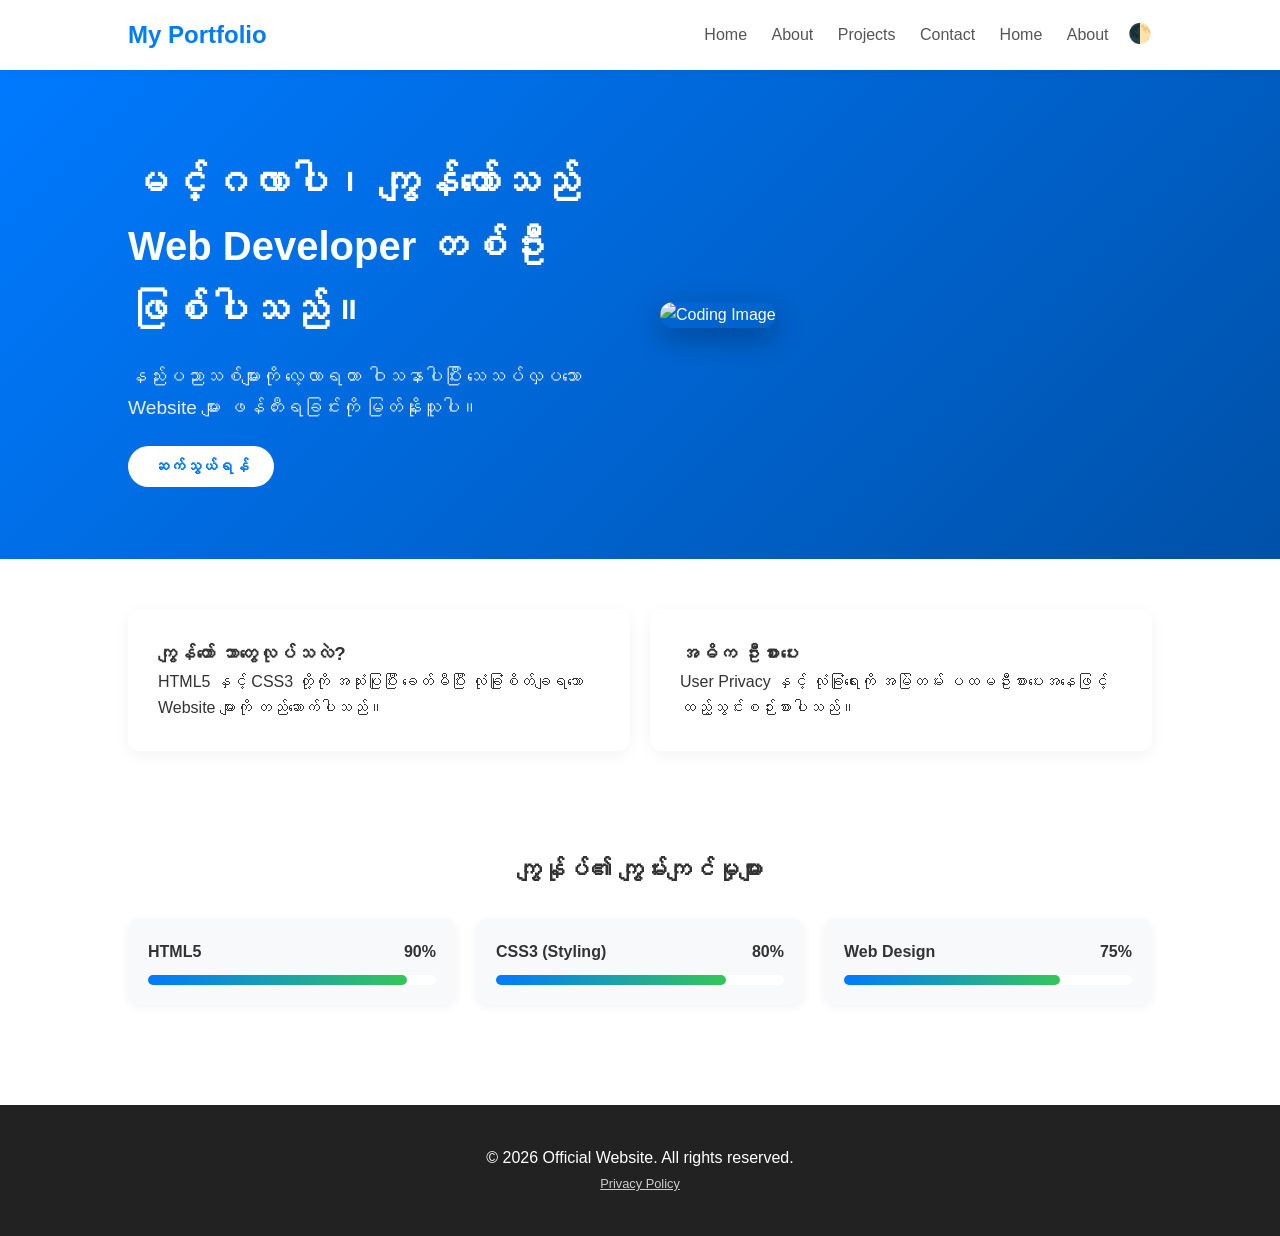
==== index.html @ 3eeadeaf "Add files via upload" ====
<!DOCTYPE html>
<html>
<head>
        <title>My First Website</title>
        <meta charset="UTF-8">
        <link rel="stylesheet" href="style.css">
</head>
<body>

  <nav>
    <div class="logo">My Portfolio</div>
    <div class="nav-links">
      <a href="index.html">Home</a>
      <a href="about.html">About</a>
      <a href="projects.html">Projects</a>
      <a href="contact.html">Contact</a>
      <a href="index.html">Home</a>
    <a href="about.html">About</a>
    <button id="theme-toggle" style="background: none; border: none; cursor: pointer; font-size: 1.2rem; margin-left: 15px;">🌓</button>
    </div>
  </nav>

    <header class="hero">
    <div class="hero-content">
        <h1>မင်္ဂလာပါ၊ ကျွန်တော်သည် Web Developer တစ်ဦးဖြစ်ပါသည်။</h1>
        <p>နည်းပညာသစ်များကို လေ့လာရတာ ဝါသနာပါပြီး သေသပ်လှပသော Website များ ဖန်တီးရခြင်းကို မြတ်နိုးသူပါ။</p>
        <a href="contact.html" class="btn">ဆက်သွယ်ရန်</a>
    </div>
    <div class="hero-image">
        <img src="https://images.unsplash.com/photo-1498050108023-c5249f4df085?auto=format&fit=crop&w=600&q=80" alt="Coding Image" style="width: 100%; border-radius: 15px; box-shadow: 0 10px 30px rgba(0,0,0,0.3);">
    </div>
    </header>

  <main>
    <section id="features">
      <div class="card">
        <h3>ကျွန်တော် ဘာတွေလုပ်သလဲ?</h3>
        <p>HTML5 နှင့် CSS3 တို့ကို အသုံးပြုပြီး ခေတ်မီပြီး လုံခြုံစိတ်ချရသော Website များကို တည်ဆောက်ပါသည်။</p>
      </div>
      <div class="card">
        <h3>အဓိက ဦးစားပေး</h3>
        <p>User Privacy နှင့် လုံခြုံရေးကို အမြဲတမ်း ပထမဦးစားပေးအနေဖြင့် ထည့်သွင်းစဉ်းစားပါသည်။</p>
      </div>
    </section>
    <section id="skills">
    <h2 style="text-align: center; margin-bottom: 30px;">ကျွန်ုပ်၏ ကျွမ်းကျင်မှုများ</h2>
    <div class="skills-container">
        <div class="skill-card">
            <div class="skill-info">
                <span>HTML5</span>
                <span>90%</span>
            </div>
            <div class="progress-bar"><div class="progress" style="width: 90%;"></div></div>
        </div>
        
        <div class="skill-card">
            <div class="skill-info">
                <span>CSS3 (Styling)</span>
                <span>80%</span>
            </div>
            <div class="progress-bar"><div class="progress" style="width: 80%;"></div></div>
        </div>

        <div class="skill-card">
            <div class="skill-info">
                <span>Web Design</span>
                <span>75%</span>
            </div>
            <div class="progress-bar"><div class="progress" style="width: 75%;"></div></div>
        </div>
    </div>
    </section>
  </main>

  <footer>
    <p>&copy; 2026 Official Website. All rights reserved.</p>
    <p><a href="privacy.html" style="color: #ccc; font-size: 0.8rem;">Privacy Policy</a></p>
  </footer>

<script>
    const toggleButton = document.getElementById('theme-toggle');
    const body = document.body;

    toggleButton.addEventListener('click', () => {
        if (body.getAttribute('data-theme') === 'dark') {
            body.removeAttribute('data-theme');
            toggleButton.innerHTML = '🌓';
        } else {
            body.setAttribute('data-theme', 'dark');
            toggleButton.innerHTML = '☀️';
        }
    });
</script>

</body>
</html>
---- style.css ----
/* Layout အခြေခံ */

:root {
    /* Light Mode အရောင်များ */
    --bg-color: #f8f9fa;
    --card-bg: white;
    --text-color: #333;
    --nav-bg: white;
}

[data-theme="dark"] {
    /* Dark Mode အရောင်များ */
    --bg-color: #1a1a1a;
    --card-bg: #2d2d2d;
    --text-color: #f8f9fa;
    --nav-bg: #252525;
}

body {
    background-color: var(--bg-color);
    color: var(--text-color);
    transition: 0.3s; /* အရောင်ပြောင်းရင် ချောမွေ့သွားအောင် */
}

.card, nav {
    background-color: var(--card-bg) !important;
    color: var(--text-color);
}

* {
    box-sizing: border-box;
    margin: 0;
    padding: 0;
}

body {
    font-family: -apple-system, BlinkMacSystemFont, "Segoe UI", Roboto, sans-serif;
    background-color: var(--card-bg);
    color: #333;
    line-height: 1.6;
}

/* Navigation */
nav {
    display: flex;
    justify-content: space-between;
    align-items: center;
    background-color: var(--card-bg);
    padding: 1rem 10%;
    box-shadow: 0 2px 10px rgba(0,0,0,0.05);
    position: sticky;
    top: 0;
}

.logo {
    font-weight: bold;
    font-size: 1.5rem;
    color: #007AFF;
}

.nav-links a {
    text-decoration: none;
    color: #555;
    margin-left: 20px;
    font-weight: 500;
}

/* Hero Section */
.hero {
    text-align: center;
    padding: 80px 10%;
    background: linear-gradient(135deg, #007AFF 0%, #0051a8 100%);
    color: white;
}

.hero h1 {
    font-size: 2.5rem;
    margin-bottom: 20px;
}

.hero p {
    font-size: 1.2rem;
    margin-bottom: 30px;
    opacity: 0.9;
}

/* Button Style */
.btn {
    background-color: var(--card-bg);
    color: #007AFF;
    padding: 12px 25px;
    text-decoration: none;
    border-radius: 50px;
    font-weight: bold;
    transition: 0.3s;
}

.btn:hover {
    background-color: var(--card-bg);
    transform: translateY(-3px);
}

/* Cards Section */
#features {
    display: flex;
    gap: 20px;
    padding: 50px 10%;
}

.card {
    background: white;
    padding: 30px;
    border-radius: 12px;
    flex: 1;
    box-shadow: 0 4px 15px rgba(0,0,0,0.05);
}

/* Footer */
footer {
    text-align: center;
    padding: 40px;
    background: #222;
    color: white;
    margin-top: 50px;
}

/* Hero Section ကို ဘေးတိုက်ပြဖို့ ပြင်ဆင်ခြင်း */
.hero {
    display: flex;
    align-items: center;
    justify-content: space-between;
    gap: 40px;
    padding: 80px 10%;
    text-align: left; /* စာသားကို ဘယ်ဘက်ပို့မယ် */
}

.hero-content { flex: 1; }
.hero-image { flex: 1; }

/* Navigation Links Hover */
.nav-links a:hover {
    color: #007AFF;
    border-bottom: 2px solid #007AFF;
    transition: 0.3s;
}

/* Button Hover ပိုမိုက်အောင်လုပ်ခြင်း */
.btn:hover {
    background-color: var(--card-bg);
    transform: translateY(-5px); /* အပေါ်ကို အနည်းငယ် ကြွတက်လာမယ် */
    box-shadow: 0 5px 15px rgba(255,255,255,0.4);
}

/* Card Hover */
.card:hover {
    transform: scale(1.02); /* အနည်းငယ် ကြီးလာမယ် */
    transition: 0.3s ease;
    box-shadow: 0 10px 25px rgba(0,0,0,0.1);
}

/* Skills Section Styling */
#skills {
    padding: 50px 10%;
    background-color: var(--card-bg);
}

.skills-container {
    display: grid;
    grid-template-columns: repeat(auto-fit, minmax(250px, 1fr));
    gap: 20px;
}

.skill-card {
    background: #f8f9fa;
    padding: 20px;
    border-radius: 10px;
    box-shadow: 0 2px 10px rgba(0,0,0,0.05);
}

.skill-info {
    display: flex;
    justify-content: space-between;
    margin-bottom: 10px;
    font-weight: bold;
}

/* Progress Bar Style */
.progress-bar {
    background-color: var(--card-bg);
    border-radius: 50px;
    height: 10px;
    width: 100%;
}

.progress {
    background: linear-gradient(90deg, #007AFF, #34C759);
    height: 100%;
    border-radius: 50px;
    transition: width 1s ease-in-out;
}
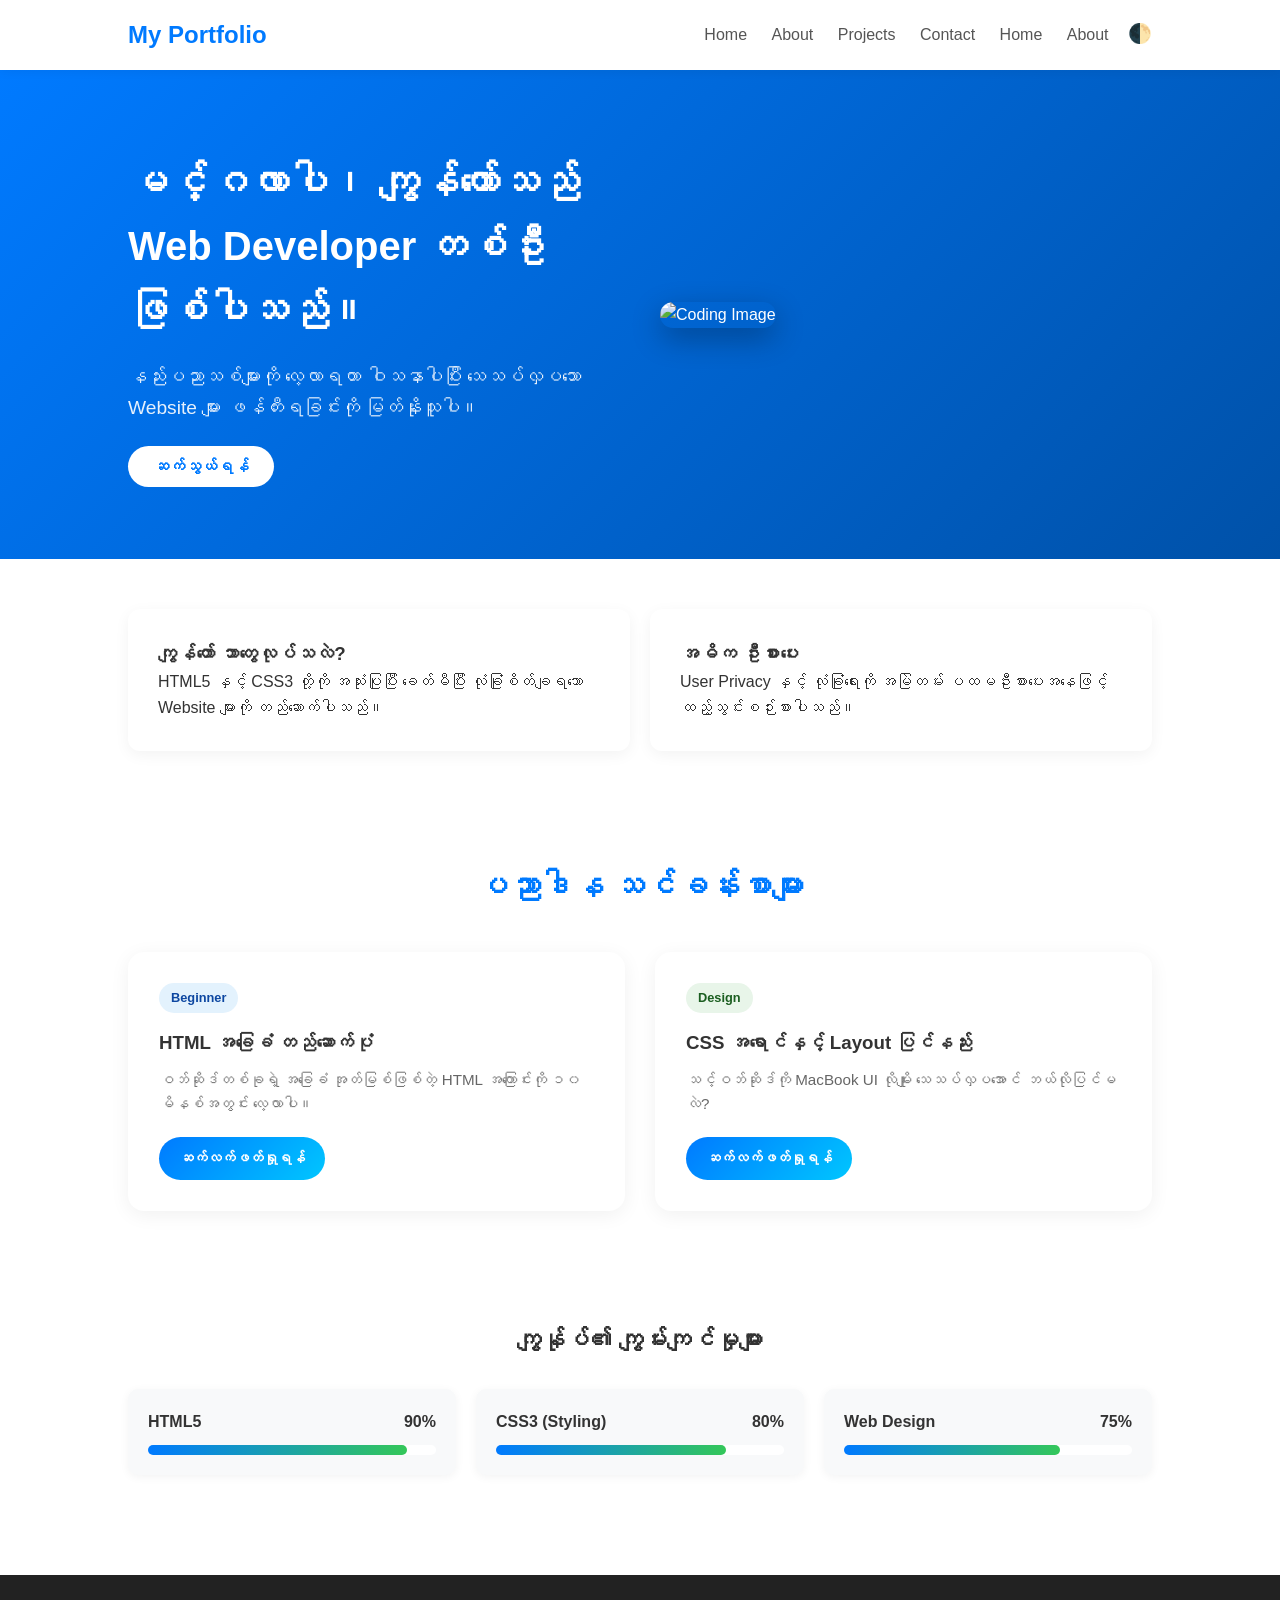
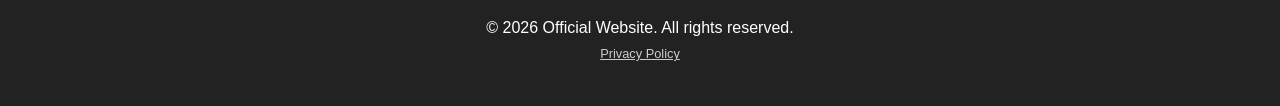
==== commit d3270c5a: "Add files via upload" ====
--- a/index.html
+++ b/index.html
@@ -4,6 +4,7 @@
         <title>My First Website</title>
         <meta charset="UTF-8">
         <link rel="stylesheet" href="style.css">
+        <meta name="viewport" content="width=device-width, initial-scale=1.0">
 </head>
 <body>
 
@@ -42,6 +43,26 @@
         <p>User Privacy နှင့် လုံခြုံရေးကို အမြဲတမ်း ပထမဦးစားပေးအနေဖြင့် ထည့်သွင်းစဉ်းစားပါသည်။</p>
       </div>
     </section>
+    <section id="education">
+    <h2>ပညာဒါန သင်ခန်းစာများ</h2>
+    
+    <div class="edu-card-grid">
+        <div class="edu-card">
+            <span class="edu-tag beginners">Beginner</span>
+            <h3>HTML အခြေခံ တည်ဆောက်ပုံ</h3>
+            <p>ဝဘ်ဆိုဒ်တစ်ခုရဲ့ အခြေခံ အုတ်မြစ်ဖြစ်တဲ့ HTML အကြောင်းကို ၁၀ မိနစ်အတွင်း လေ့လာပါ။</p>
+            <a href="html-basic.html" class="edu-btn">ဆက်လက်ဖတ်ရှုရန်</a>
+        </div>
+
+        <div class="edu-card">
+            <span class="edu-tag design">Design</span>
+            <h3>CSS အရောင်နှင့် Layout ပြင်နည်း</h3>
+            <p>သင့်ဝဘ်ဆိုဒ်ကို MacBook UI လိုမျိုး သေသပ်လှပအောင် ဘယ်လိုပြင်မလဲ?</p>
+            <a href="css-design.html" class="edu-btn">ဆက်လက်ဖတ်ရှုရန်</a>
+        </div>
+    </div>
+    </section>
+    
     <section id="skills">
     <h2 style="text-align: center; margin-bottom: 30px;">ကျွန်ုပ်၏ ကျွမ်းကျင်မှုများ</h2>
     <div class="skills-container">
@@ -82,12 +103,14 @@
     const body = document.body;
 
     toggleButton.addEventListener('click', () => {
-        if (body.getAttribute('data-theme') === 'dark') {
-            body.removeAttribute('data-theme');
+        // body မှာ 'dark-mode-override' ဆိုတဲ့ class ကို အဖွင့်အပိတ် လုပ်တာပါ
+        body.classList.toggle('dark-mode-override');
+        
+        // ခလုတ်ပုံစံလေးပါ ပြောင်းအောင်လုပ်မယ်
+        if (body.classList.contains('dark-mode-override')) {
+            toggleButton.innerHTML = '☀️';
+        } else {
             toggleButton.innerHTML = '🌓';
-        } else {
-            body.setAttribute('data-theme', 'dark');
-            toggleButton.innerHTML = '☀️';
         }
     });
 </script>
--- a/style.css
+++ b/style.css
@@ -1,19 +1,26 @@
 /* Layout အခြေခံ */
 
+/* ၁။ ပုံမှန် Light Mode အတွက် */
 :root {
-    /* Light Mode အရောင်များ */
     --bg-color: #f8f9fa;
     --card-bg: white;
     --text-color: #333;
-    --nav-bg: white;
-}
-
-[data-theme="dark"] {
-    /* Dark Mode အရောင်များ */
+}
+
+/* ၂။ MacBook Setting က Dark ဖြစ်နေရင် သို့မဟုတ် ကျွန်တော်တို့က 'dark' class ထည့်ထားရင် */
+@media (prefers-color-scheme: dark) {
+    :root:not(.light-mode-override) { /* Force light လုပ်မထားရင် dark ပြပါ */
+        --bg-color: #1a1a1a;
+        --card-bg: #2d2d2d;
+        --text-color: #f8f9fa;
+    }
+}
+
+/* ၃။ ခလုတ်နှိပ်ပြီး အတင်းပြောင်းချင်တဲ့အခါ သုံးဖို့ */
+.dark-mode-override {
     --bg-color: #1a1a1a;
     --card-bg: #2d2d2d;
     --text-color: #f8f9fa;
-    --nav-bg: #252525;
 }
 
 body {
@@ -197,4 +204,195 @@
     height: 100%;
     border-radius: 50px;
     transition: width 1s ease-in-out;
+}
+
+/* User ရဲ့ စက်က Dark Mode ထားထားရင် ဒီအရောင်တွေကို သုံးပါ */
+@media (prefers-color-scheme: dark) {
+    :root {
+        --bg-color: #1a1a1a;
+        --card-bg: #2d2d2d;
+        --text-color: #f8f9fa;
+        --nav-bg: #252525;
+    }
+}
+
+/* Mobile Devices (iPhone, Android) အတွက် သီးသန့် */
+@media screen and (max-width: 600px) {
+    /* ၁။ Navigation ကို ဒေါင်လိုက်ပုံစံ ပြောင်းမယ် */
+    nav {
+        flex-direction: column;
+        padding: 15px;
+    }
+
+    .nav-links {
+        margin-top: 15px;
+        display: flex;
+        flex-wrap: wrap;
+        justify-content: center;
+        gap: 10px;
+    }
+
+    .nav-links a {
+        margin-left: 0;
+        font-size: 0.9rem;
+    }
+
+    /* ၂။ Hero Section ကို အပေါ်အောက် ပြောင်းမယ် */
+    .hero {
+        flex-direction: column;
+        text-align: center;
+        padding: 40px 5%;
+    }
+
+    .hero h1 {
+        font-size: 1.8rem; /* စာလုံးကို ဖုန်းနဲ့တော်အောင် သေးလိုက်မယ် */
+    }
+
+    /* ၃။ Cards တွေကို တစ်ခုချင်းစီ အစီအရီ ပြမယ် */
+    #features, .skills-container {
+        flex-direction: column;
+        padding: 30px 5%;
+    }
+
+    .card, .skill-card {
+        width: 100%;
+        margin-bottom: 15px;
+    }
+}
+
+/* --- Education Section Styling --- */
+
+#education {
+    padding: 60px 10%;
+    background-color: #fff; /* ဒါမှမဟုတ် body နောက်ခံနဲ့တူတူ var(--bg-color) ထားပါ */
+}
+
+#education h2 {
+    text-align: center;
+    margin-bottom: 40px;
+    font-size: 2rem;
+    color: #007AFF; /* Apple Blue Color */
+}
+
+/* ဂျာနယ်လိုမျိုး ၂ ကွက်စီပြဖို့ CSS Grid သုံးမယ် */
+.edu-card-grid {
+    display: grid;
+    grid-template-columns: repeat(auto-fit, minmax(300px, 1fr));
+    gap: 30px;
+}
+
+/* Card တစ်ခုချင်းစီရဲ့ Design */
+.edu-card {
+    background: white;
+    padding: 30px;
+    border-radius: 16px; /* ပိုဝိုင်းတဲ့ထောင့် */
+    box-shadow: 0 4px 20px rgba(0,0,0,0.06); /* နူးညံ့တဲ့ အရိပ် */
+    transition: 0.3s ease;
+    border: 1px solid transparent; /* Hover လုပ်ရင် ပေါ်လာဖို့ */
+}
+
+/* Mouse တင်ရင် ကြွတက်လာတဲ့ Interaction */
+.edu-card:hover {
+    transform: translateY(-5px);
+    box-shadow: 0 8px 30px rgba(0,122,255,0.15); /* အပြာရောင် သန်းတဲ့အရိပ် */
+    border: 1px solid rgba(0,122,255,0.2);
+}
+
+/* Tags (Beginner/Design) လေးတွေရဲ့ Design */
+.edu-tag {
+    display: inline-block;
+    padding: 5px 12px;
+    border-radius: 50px;
+    font-size: 0.8rem;
+    font-weight: bold;
+    margin-bottom: 15px;
+}
+
+.edu-tag.beginners {
+    background-color: #e3f2fd; /* Light Blue */
+    color: #0d47a1;
+}
+
+.edu-tag.design {
+    background-color: #e8f5e9; /* Light Green */
+    color: #1b5e20;
+}
+
+.edu-card h3 {
+    margin-bottom: 10px;
+    color: #333;
+}
+
+.edu-card p {
+    color: #666;
+    font-size: 0.95rem;
+    line-height: 1.6;
+    margin-bottom: 20px;
+}
+
+/* "ဆက်လက်ဖတ်ရှုရန်" Button Design */
+.edu-btn {
+    display: inline-block;
+    padding: 10px 20px;
+    background: linear-gradient(135deg, #007AFF 0%, #00C6FF 100%);
+    color: white;
+    text-decoration: none;
+    border-radius: 50px;
+    font-size: 0.9rem;
+    font-weight: bold;
+    transition: 0.3s ease;
+}
+
+.edu-btn:hover {
+    box-shadow: 0 4px 15px rgba(0,122,255,0.4);
+    transform: scale(1.05);
+}
+
+/* Tutorial Container */
+.tutorial-container {
+    padding: 40px 10%;
+    max-width: 900px;
+    margin: auto;
+}
+
+.tutorial-content h1 {
+    font-size: 2.5rem;
+    margin-bottom: 10px;
+    color: #007AFF;
+}
+
+.meta-data {
+    color: #888;
+    font-size: 0.9rem;
+    margin-bottom: 30px;
+}
+
+/* Code Block Styling (Mac Terminal ပုံစံလေး) */
+.code-block {
+    background: #2d2d2d;
+    color: #f8f8f2;
+    padding: 20px;
+    border-radius: 10px;
+    overflow-x: auto;
+    margin: 20px 0;
+    font-family: 'Courier New', Courier, monospace;
+}
+
+/* Tip Box (အကြံပြုချက်များအတွက်) */
+.tip-box {
+    background-color: #e3f2fd;
+    border-left: 5px solid #2196f3;
+    padding: 15px;
+    margin: 20px 0;
+    border-radius: 5px;
+}
+
+/* Dark Mode အတွက် လိုက်လျောညီထွေဖြစ်အောင် */
+[data-theme="dark"] .code-block {
+    background: #000;
+}
+
+[data-theme="dark"] .tip-box {
+    background-color: #1e3a5f;
+    color: #fff;
 }
